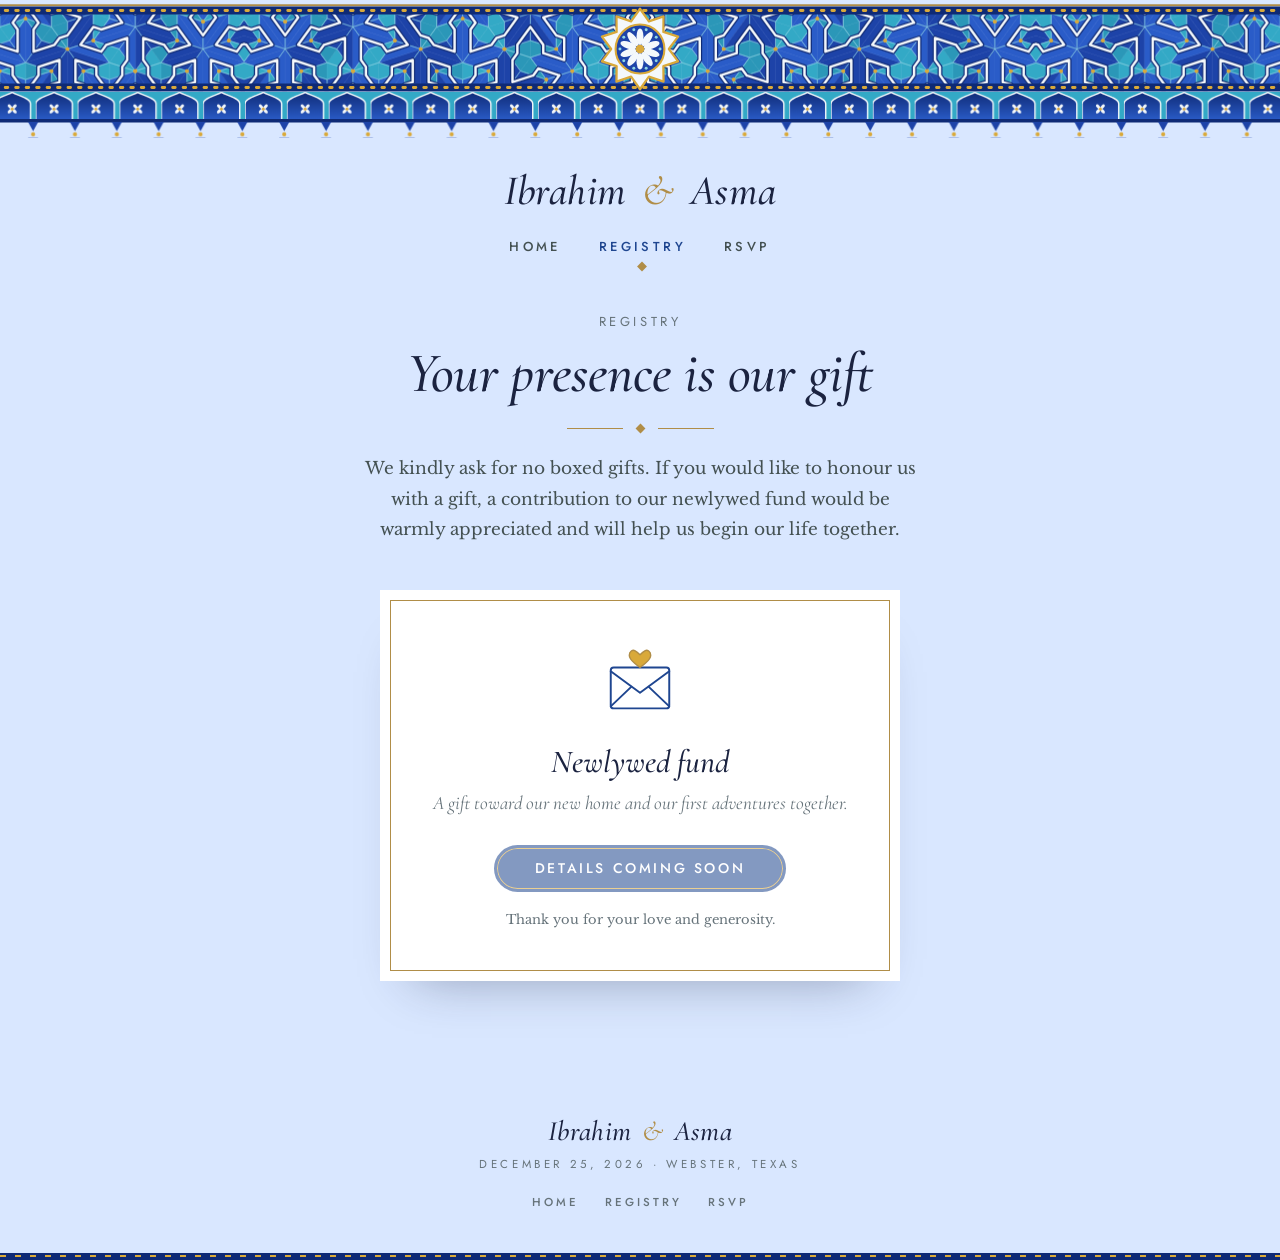
==== registry.html @ cfd54ece "Page background to #d9e7ff Co-Authored-By: Claude Fable 5.1 <noreply@anthropic.com>" ====
<!DOCTYPE html>
<html lang="en">
<head>
  <meta charset="utf-8">
  <meta name="viewport" content="width=device-width, initial-scale=1">
  <title>Ibrahim &amp; Asma Registry</title>
  <meta name="description" content="Gift information for Ibrahim and Asma's wedding.">
  <!-- Keep the site out of search engines -->
  <meta name="robots" content="noindex, nofollow, noarchive, noimageindex">
  <meta name="googlebot" content="noindex, nofollow">
  <meta name="referrer" content="no-referrer">
  <link rel="icon" href="data:image/svg+xml,%3Csvg xmlns='http://www.w3.org/2000/svg' viewBox='0 0 64 64'%3E%3Crect width='64' height='64' fill='%23d9e7ff'/%3E%3Cpath d='M32 54 C14 46 10 30 14 14 C24 22 30 34 32 54 Z' fill='%237b8fdc'/%3E%3Cpath d='M32 54 C50 46 54 30 50 14 C40 22 34 34 32 54 Z' fill='%237b8fdc'/%3E%3Cpath d='M32 54 C24 40 24 22 32 6 C40 22 40 40 32 54 Z' fill='%231f4690'/%3E%3C/svg%3E">
  <link rel="preconnect" href="https://fonts.googleapis.com">
  <link rel="preconnect" href="https://fonts.gstatic.com" crossorigin>
  <link href="https://fonts.googleapis.com/css2?family=Oooh+Baby&family=Libre+Baskerville:ital,wght@0,400;0,700;1,400&family=Cormorant+Garamond:ital,wght@0,400;0,600;1,400;1,500&family=Jost:wght@400;500&family=Amiri:wght@700&display=swap" rel="stylesheet">
  <link rel="stylesheet" href="assets/style.css">
</head>
<body class="page-registry">
<div class="crown" aria-hidden="true"><img src="assets/art/crown.svg" alt="" decoding="async"></div>
<header class="site-header reveal is-visible">
  <a class="wordmark" href="index.html">Ibrahim <span class="amp">&amp;</span> Asma</a>
  <nav class="site-nav" aria-label="Main">
    <a href="index.html">Home</a>
    <a href="registry.html" aria-current="page">Registry</a>
    <a href="rsvp.html">RSVP</a>
  </nav>
</header>
<main id="main" class="page">
  <p class="caption reveal is-visible">Registry</p>
  <h1 class="display reveal is-visible">Your presence is our gift</h1>
  <div class="rule reveal is-visible"><span class="diamond"></span></div>
  <p class="lead reveal is-visible" data-delay="1">We kindly ask for no boxed gifts. If you would like to honour us with a gift, a contribution to our newlywed fund would be warmly appreciated and will help us begin our life together.</p>

  <div class="panel reveal is-visible" data-delay="2">
    <div class="icon"><svg viewBox="0 0 80 80" fill="none" stroke="currentColor" stroke-width="2" stroke-linecap="round" stroke-linejoin="round" aria-hidden="true" focusable="false">
  <!-- envelope -->
  <rect x="10" y="24" width="60" height="42" rx="3"/>
  <path d="M10 28 L40 50 L70 28"/>
  <path d="M10 64 L31 44 M70 64 L49 44"/>
  <!-- heart rising from the flap -->
  <path d="M40 24 C40 24 29 17 29 11.5 C29 7.5 32.5 5.5 35 7 C37 8.2 40 11 40 11 C40 11 43 8.2 45 7 C47.5 5.5 51 7.5 51 11.5 C51 17 40 24 40 24 Z" fill="#d9a93a" stroke="#b08d47" stroke-width="1.4"/>
</svg></div>
    <h2 class="display">Newlywed fund</h2>
    <p class="sub">A gift toward our new home and our first adventures together.</p>
    <a class="btn" href="#" data-link="cashFund" data-fallback="Details coming soon">Give a gift</a>
    <p class="fine">Thank you for your love and generosity.</p>
  </div>
</main>
<footer class="site-footer">
  <div class="inner">
    <div class="wordmark">Ibrahim <span class="amp">&amp;</span> Asma</div>
    <p class="caption">December 25, 2026 &middot; Webster, Texas</p>
    <nav aria-label="Footer">
      <a href="index.html">Home</a>
      <a href="registry.html">Registry</a>
      <a href="rsvp.html">RSVP</a>
    </nav>
  </div>
  <div class="ribbon" aria-hidden="true"></div>
</footer>
<script src="config.js"></script>
<script src="assets/site.js" defer></script>
</body>
</html>
---- assets/style.css ----
/* Ibrahim & Asma wedding site
   Palette: the pale-blue ground and charcoal of the original site, with the
   flyer's lapis, gold and Isfahan tile colours for the ornament. */

:root {
  --sky: #d9e7ff;
  --sky-light: #d6e3ea;
  --sky-deep: #a9c1d0;
  --paper: #ffffff;
  --ink: #435051;
  --ink-soft: #66737a;
  --navy: #1b2340;
  --lapis: #1f4690;
  --lapis-dark: #173672;
  --gold: #b08d47;
  --gold-deep: #8a6a2c;
  --cobalt: #1d43a8;
  --cobalt-mid: #2a5cc8;
  --cobalt-deep: #0f2a75;
  --turquoise: #33a9c6;
  --tile-white: #f4f8fb;
  --ochre: #d9a93a;
  --lotus: #7b8fdc;

  --font-script: "Oooh Baby", "Bradley Hand", cursive;
  --font-serif: "Cormorant Garamond", "Georgia", serif;
  --font-body: "Libre Baskerville", "Georgia", serif;
  --font-sans: "Jost", "Futura", "Helvetica Neue", sans-serif;
  --font-arabic: "Amiri", "Noto Naskh Arabic", serif;

  --max: 1080px;
  --gutter: 20px;
}

*, *::before, *::after { box-sizing: border-box; }
html { -webkit-text-size-adjust: 100%; scroll-behavior: smooth; }
body {
  margin: 0;
  background: var(--sky);
  color: var(--ink);
  font-family: var(--font-body);
  font-size: 16px;
  line-height: 1.7;
  -webkit-font-smoothing: antialiased;
  -moz-osx-font-smoothing: grayscale;
  overflow-x: hidden;
}
a { color: var(--lapis); text-decoration: none; transition: color .25s; }
a:hover { color: var(--lapis-dark); }
img, svg { display: block; max-width: 100%; }
h1, h2, h3 { font-weight: 400; margin: 0; }
p { margin: 0; }
.sr-only {
  position: absolute; width: 1px; height: 1px; margin: -1px; padding: 0;
  overflow: hidden; clip: rect(0 0 0 0); white-space: nowrap; border: 0;
}

/* ---------- Ornament: the flyer's tiled crown across the top of every page ---------- */
.crown { width: 100%; line-height: 0; }
.crown img { width: 100%; height: clamp(91px, 10.9vw, 158px); display: block; }
.ribbon {
  height: 7px;
  background:
    repeating-linear-gradient(90deg, var(--ochre) 0 6px, transparent 6px 15px) center / 100% 2px no-repeat,
    var(--cobalt-deep);
}

/* ---------- Flyer artwork: lanterns beside the header, bouquets beside the arch ---------- */
.top { position: relative; }
.lantern {
  position: absolute; top: 0;
  width: clamp(110px, 11vw, 150px); height: auto;
  pointer-events: none;
  opacity: 0; animation: lantern-in 1.4s ease .6s forwards;
}
.lantern--left { left: max(var(--gutter), calc(50% - var(--max) / 2 + 36px)); }
.lantern--right { right: max(var(--gutter), calc(50% - var(--max) / 2 + 36px)); }
@keyframes lantern-in { to { opacity: 1; } }
.arch-wrap { position: relative; max-width: 1000px; margin: 0 auto; }
.bouquet {
  position: absolute; bottom: 0;
  height: min(560px, 82%); width: auto;
  pointer-events: none;
}
.bouquet--left { left: 0; }
.bouquet--right { right: 0; }
.bouquets-mobile { display: none; }
@media (max-width: 1060px) {
  .bouquet { height: 420px; }
}
@media (max-width: 900px) {
  .lantern, .bouquet { display: none; }
  .bouquets-mobile { display: flex; justify-content: center; gap: 18px; margin-top: 34px; }
  .bouquets-mobile img { height: 220px; width: auto; }
}

/* ---------- Header ---------- */
.site-header {
  max-width: var(--max);
  margin: 0 auto;
  padding: 26px var(--gutter) 10px;
  display: flex;
  flex-direction: column;
  align-items: center;
  gap: 14px;
}
.wordmark {
  font-family: var(--font-serif);
  font-style: italic;
  font-weight: 500;
  font-size: 42px;
  line-height: 1.2;
  color: var(--navy);
  letter-spacing: .01em;
}
.wordmark .amp { color: var(--gold); font-weight: 400; margin: 0 .12em; }
.site-nav { display: flex; gap: 34px; }
.site-nav a {
  position: relative;
  font-family: var(--font-sans);
  font-size: 13px;
  font-weight: 500;
  letter-spacing: 3.4px;
  text-transform: uppercase;
  color: var(--ink);
  padding: 6px 2px 12px;
}
.site-nav a::after {
  content: "";
  position: absolute; left: 50%; bottom: 0;
  width: 7px; height: 7px;
  transform: translateX(-50%) rotate(45deg) scale(0);
  background: var(--gold);
  transition: transform .3s;
}
.site-nav a:hover { color: var(--lapis); }
.site-nav a:hover::after, .site-nav a[aria-current="page"]::after { transform: translateX(-50%) rotate(45deg) scale(1); }
.site-nav a[aria-current="page"] { color: var(--lapis); }

/* ---------- Shared type styles (from the flyer) ---------- */
.caption {
  font-family: var(--font-sans);
  font-size: 13px;
  font-weight: 400;
  letter-spacing: 3.6px;
  text-transform: uppercase;
  color: var(--ink-soft);
  line-height: 1.8;
}
.caption--gold { color: var(--gold-deep); font-weight: 500; font-size: 11.5px; letter-spacing: 3.5px; }
.display {
  font-family: var(--font-serif);
  font-style: italic;
  font-weight: 500;
  color: var(--navy);
  line-height: 1.1;
}
.lead { font-size: 17px; line-height: 1.8; color: var(--ink); }
.arabic {
  font-family: var(--font-arabic);
  font-weight: 700;
  color: var(--lapis);
  direction: rtl;
  line-height: 1.9;
}
.translation {
  font-family: var(--font-serif);
  font-style: italic;
  font-size: 19px;
  line-height: 1.4;
  color: var(--ink-soft);
}
.rule {
  display: flex; align-items: center; justify-content: center; gap: 14px;
  color: var(--gold);
}
.rule::before, .rule::after { content: ""; flex: 0 0 56px; height: 1px; background: var(--gold); }
.rule .diamond { width: 7px; height: 7px; background: var(--gold); transform: rotate(45deg); }

.btn {
  display: inline-block;
  font-family: var(--font-sans);
  font-size: 14px;
  font-weight: 500;
  letter-spacing: 2.6px;
  text-transform: uppercase;
  color: #fff;
  background: var(--lapis);
  border: 3px solid var(--lapis);
  box-shadow: inset 0 0 0 1px var(--ochre);
  border-radius: 999px;
  padding: 11px 38px;
  line-height: 1.4;
  cursor: pointer;
  transition: background .25s, border-color .25s, transform .25s, box-shadow .25s;
}
.btn:hover { color: #fff; background: var(--lapis-dark); border-color: var(--lapis-dark); transform: translateY(-1px); box-shadow: inset 0 0 0 1px var(--ochre), 0 10px 24px -14px rgba(15,42,117,.7); }
.btn--ghost { color: var(--lapis); background: transparent; box-shadow: none; }
.btn--ghost:hover { color: #fff; background: var(--lapis); border-color: var(--lapis); box-shadow: none; }
.btn[aria-disabled="true"] { opacity: .55; pointer-events: none; }

/* ---------- Hero: the jharokha arch ---------- */
.hero { padding: 26px var(--gutter) 70px; text-align: center; }
.hero .bismillah { font-size: 30px; margin: 0 auto; }
.hero .translation { margin-top: 2px; font-size: 18px; }

.arch {
  position: relative;
  max-width: 600px;
  margin: 34px auto 0;
  filter: drop-shadow(0 30px 40px rgba(27,35,64,.16));
}
.arch-head { width: 100%; height: auto; overflow: visible; }
.arch-fill { fill: var(--paper); }
.arch-dots { fill: var(--gold); }
.arch-cusp { fill: none; stroke: var(--gold); stroke-width: 1.6; }
.arch-ribbon { fill: none; stroke: var(--cobalt-deep); stroke-width: 8; stroke-linecap: butt; }
.arch-beads { fill: none; stroke: var(--ochre); stroke-width: 2.4; stroke-dasharray: 5 9; }
.arch-body {
  background: var(--paper);
  border-left: 8px solid var(--cobalt-deep);
  border-right: 8px solid var(--cobalt-deep);
  border-bottom: 4px solid var(--gold);
  margin-top: -2px;
  padding: 0 14px 12px;
}
.arch-inner {
  border-left: 1.6px solid var(--gold);
  border-right: 1.6px solid var(--gold);
  padding: 4px 22px 44px;
  margin-top: -2px;
}
.arch-base {
  height: 7px;
  background:
    repeating-linear-gradient(90deg, var(--ochre) 0 5px, transparent 5px 14px) center / 100% 2.4px no-repeat,
    var(--cobalt-deep);
  margin: 0 0;
}
.arch-body .caption { margin-bottom: 26px; }

.names { display: flex; flex-direction: column; align-items: center; gap: 2px; }
.names .script {
  font-family: var(--font-script);
  font-weight: 400;
  font-size: 50px;
  line-height: 1.4;
  letter-spacing: .3em;
  color: var(--ink);
  padding-left: .32em; /* balance the trailing tracking */
  white-space: nowrap;
}
.names .and {
  font-family: var(--font-body);
  font-size: 16px;
  letter-spacing: .3px;
  color: var(--ink);
  margin: 6px 0;
}

.date-row {
  display: flex; align-items: center; justify-content: center;
  gap: 22px;
  margin: 38px auto 4px;
}
.date-row .side {
  font-family: var(--font-sans);
  font-size: 13px; font-weight: 500; letter-spacing: 3.5px; text-transform: uppercase;
  color: var(--ink);
  padding: 7px 0;
  border-top: 1.6px solid var(--gold);
  border-bottom: 1.6px solid var(--gold);
  min-width: 96px;
}
.date-row .numeral {
  font-family: var(--font-serif);
  font-weight: 600;
  font-size: 64px;
  line-height: .9;
  color: var(--gold-deep);
}
.date-month {
  font-family: var(--font-sans);
  font-size: 15px; font-weight: 500; letter-spacing: 4.5px; text-transform: uppercase;
  color: var(--ink);
}
.place {
  margin-top: 22px;
  font-family: var(--font-body);
  font-size: 16px;
  color: var(--ink);
}

.countdown {
  display: flex; justify-content: center; flex-wrap: wrap;
  gap: 8px 30px;
  margin: 34px auto 36px;
}
.countdown .unit { display: flex; flex-direction: column; align-items: center; min-width: 64px; }
.countdown .num {
  font-family: var(--font-serif);
  font-weight: 600;
  font-size: 40px;
  line-height: 1;
  color: var(--lapis);
  font-variant-numeric: tabular-nums;
}
.countdown .lbl {
  margin-top: 6px;
  font-family: var(--font-sans);
  font-size: 11px; font-weight: 500; letter-spacing: 3px; text-transform: uppercase;
  color: var(--ink-soft);
}
.countdown .lbl .short { display: none; }
.countdown .today { font-family: var(--font-serif); font-style: italic; font-size: 26px; color: var(--lapis); }

/* ---------- Ayah band ---------- */
.ayah {
  max-width: 760px;
  margin: 0 auto;
  padding: 10px var(--gutter) 60px;
  text-align: center;
}
.ayah .arabic { font-size: 26px; }
.ayah .translation { margin-top: 10px; max-width: 560px; margin-left: auto; margin-right: auto; }
.ayah .rule { margin-top: 16px; }

/* ---------- Details ---------- */
.section { max-width: var(--max); margin: 0 auto; padding: 0 var(--gutter) 80px; }
.section-head { text-align: center; margin-bottom: 44px; }
.section-head .caption { margin-bottom: 10px; }
.section-head .display { font-size: clamp(34px, 5vw, 48px); }
.section-head .rule { margin-top: 18px; }

.cards { display: grid; grid-template-columns: repeat(3, 1fr); gap: 22px; }
.card {
  background: var(--paper);
  padding: 40px 28px 36px;
  text-align: center;
  position: relative;
  box-shadow: 0 24px 40px -30px rgba(27,35,64,.35);
}
.card::before {
  content: "";
  position: absolute; inset: 10px;
  border: 1px solid var(--gold);
  pointer-events: none;
}
.card::after {
  content: "";
  position: absolute; top: 10px; left: 50%;
  width: 9px; height: 9px;
  background: var(--paper);
  border: 1.6px solid var(--gold);
  transform: translate(-50%,-50%) rotate(45deg);
}
.card .caption { color: var(--gold-deep); font-weight: 500; font-size: 11.5px; margin-bottom: 14px; }
.card .display { font-size: 30px; }
.card .sub { margin-top: 10px; font-family: var(--font-serif); font-style: italic; font-size: 20px; line-height: 1.4; color: var(--ink-soft); }
.card .venue {
  margin-top: 4px;
  font-family: var(--font-sans); font-size: 15px; font-weight: 500; letter-spacing: 3.5px; text-transform: uppercase;
  color: var(--navy);
}
.card .link {
  display: inline-block; margin-top: 18px;
  font-family: var(--font-sans); font-size: 12px; font-weight: 500; letter-spacing: 2.6px; text-transform: uppercase;
  color: var(--lapis);
  border-bottom: 1px solid var(--gold);
  padding-bottom: 2px;
}
.card .link:hover { border-bottom-color: var(--lapis); }

/* ---------- Note band ---------- */
.note {
  text-align: center;
  padding: 0 var(--gutter) 90px;
  max-width: 640px;
  margin: 0 auto;
}
.note .display { font-size: clamp(26px, 4vw, 34px); }
.note .lead { margin-top: 14px; }
.note .btn { margin-top: 26px; }

/* ---------- Simple pages (Registry / RSVP) ---------- */
.page { max-width: 760px; margin: 0 auto; padding: 30px var(--gutter) 90px; text-align: center; }
.page .display { font-size: clamp(36px, 6vw, 56px); }
.page .caption { margin-bottom: 10px; }
.page .lead { max-width: 560px; margin: 22px auto 0; }
.page .rule { margin-top: 20px; }

.panel {
  position: relative;
  background: var(--paper);
  margin: 44px auto 0;
  padding: 54px 36px 50px;
  max-width: 520px;
  box-shadow: 0 30px 50px -34px rgba(27,35,64,.4);
}
.panel::before { content: ""; position: absolute; inset: 10px; border: 1px solid var(--gold); pointer-events: none; }
.panel .icon { width: 78px; height: 78px; margin: 0 auto 22px; color: var(--lapis); }
.panel .icon svg { width: 100%; height: 100%; }
.panel .display { font-size: 32px; }
.panel .sub { margin-top: 10px; font-family: var(--font-serif); font-style: italic; font-size: 19px; color: var(--ink-soft); line-height: 1.45; }
.panel .btn { margin-top: 28px; }
.panel .fine { margin-top: 18px; font-size: 13px; color: var(--ink-soft); line-height: 1.6; }

.embed { margin-top: 36px; background: var(--paper); padding: 10px; box-shadow: 0 30px 50px -34px rgba(27,35,64,.4); }
.embed iframe { width: 100%; height: 1400px; border: 0; display: block; }
.embed[hidden] { display: none; }

/* ---------- Footer ---------- */
.site-footer { text-align: center; padding: 0 0 0; }
.site-footer .inner { max-width: var(--max); margin: 0 auto; padding: 44px var(--gutter) 40px; }
.site-footer .wordmark { font-size: 28px; }
.site-footer .caption { margin-top: 6px; font-size: 11.5px; }
.site-footer nav { margin-top: 18px; display: flex; justify-content: center; gap: 26px; }
.site-footer nav a {
  font-family: var(--font-sans); font-size: 11.5px; font-weight: 500; letter-spacing: 3px; text-transform: uppercase; color: var(--ink-soft);
}
.site-footer nav a:hover { color: var(--lapis); }
.site-footer .ribbon { margin-top: 0; }

/* ---------- Reveal (borrowed from the portfolio's intro fade) ---------- */
.reveal { opacity: 0; transform: translateY(18px); transition: opacity .9s ease, transform .9s ease; }
.reveal.is-visible { opacity: 1; transform: none; }
.reveal[data-delay="1"] { transition-delay: .15s; }
.reveal[data-delay="2"] { transition-delay: .3s; }
.reveal[data-delay="3"] { transition-delay: .45s; }
.reveal[data-delay="4"] { transition-delay: .6s; }
@media (prefers-reduced-motion: reduce) {
  .reveal { opacity: 1; transform: none; transition: none; }
  html { scroll-behavior: auto; }
}

/* ---------- Responsive ---------- */
@media (max-width: 860px) {
  .cards { grid-template-columns: 1fr; max-width: 520px; margin: 0 auto; }
}
@media (max-width: 600px) {
  .site-header { padding-top: 22px; }
  .wordmark { font-size: 36px; }
  .site-nav { gap: 22px; }
  .site-nav a { font-size: 12px; letter-spacing: 2.6px; }
  .hero { padding-bottom: 54px; }
  .hero .bismillah { font-size: 24px; }
  .hero .translation { font-size: 16px; }
  .arch { margin-top: 26px; }
  .arch-body { padding: 0 8px 10px; border-left-width: 6px; border-right-width: 6px; }
  .arch-inner { padding: 0 10px 34px; }
  .names .script { font-size: 33px; letter-spacing: .22em; padding-left: .22em; }
  .date-row { gap: 12px; margin-top: 30px; }
  .date-row .side { min-width: 70px; font-size: 11px; letter-spacing: 2.4px; }
  .date-row .numeral { font-size: 52px; }
  .date-month { font-size: 13px; letter-spacing: 3.5px; }
  .countdown { gap: 6px 14px; margin: 28px auto 30px; }
  .countdown .unit { min-width: 56px; }
  .countdown .num { font-size: 32px; }
  .countdown .lbl .long { display: none; }
  .countdown .lbl .short { display: inline; }
  .ayah .arabic { font-size: 22px; }
  .panel { padding: 44px 22px 40px; }
  .embed iframe { height: 1600px; }
}

/* ---------- RSVP form ---------- */
.rsvp-form { text-align: left; }
.rsvp-form .display, .rsvp-form > .sub { text-align: center; }
.rsvp-form > .sub { margin-bottom: 30px; }
.field { margin-top: 20px; }
.field label, .field legend {
  display: block;
  font-family: var(--font-sans);
  font-size: 11.5px; font-weight: 500; letter-spacing: 2.6px; text-transform: uppercase;
  color: var(--gold-deep);
  margin-bottom: 8px;
  padding: 0;
}
.field .opt { color: var(--ink-soft); letter-spacing: 1.5px; text-transform: none; font-weight: 400; }
.field input[type="text"], .field select, .field textarea {
  width: 100%;
  font-family: var(--font-body);
  font-size: 16px;
  line-height: 1.5;
  color: var(--ink);
  background: var(--tile-white);
  border: 1px solid #d9e2ea;
  border-bottom: 1.6px solid var(--gold);
  border-radius: 0;
  padding: 11px 14px;
  outline: none;
  transition: border-color .2s, box-shadow .2s, background .2s;
  -webkit-appearance: none; appearance: none;
}
.field select {
  background-image: url("data:image/svg+xml,%3Csvg xmlns='http://www.w3.org/2000/svg' width='12' height='8' viewBox='0 0 12 8'%3E%3Cpath d='M1 1l5 5 5-5' fill='none' stroke='%23b08d47' stroke-width='1.6'/%3E%3C/svg%3E");
  background-repeat: no-repeat; background-position: right 14px center;
  padding-right: 36px;
}
.field textarea { resize: vertical; min-height: 64px; }
.field .hint { margin-top: 8px; font-size: 13px; line-height: 1.5; color: var(--ink-soft); }
.field input:focus, .field select:focus, .field textarea:focus {
  border-color: var(--lapis); background: #fff;
  box-shadow: 0 0 0 3px rgba(31,70,144,.12);
}
.rsvp-form.was-validated :invalid { border-color: #b4453d; }
.choice { border: 0; padding: 0; margin: 24px 0 0; }
.choice .pill { display: inline-block; margin: 0 10px 10px 0; cursor: pointer; }
.choice .pill input { position: absolute; opacity: 0; width: 1px; height: 1px; }
.choice .pill span {
  display: inline-block;
  font-family: var(--font-sans); font-size: 12.5px; font-weight: 500; letter-spacing: 2px; text-transform: uppercase;
  color: var(--lapis);
  border: 1.6px solid var(--lapis);
  border-radius: 999px;
  padding: 9px 20px;
  transition: background .2s, color .2s, box-shadow .2s;
}
.choice .pill input:checked + span { background: var(--lapis); color: #fff; box-shadow: inset 0 0 0 1px var(--ochre); }
.choice .pill input:focus-visible + span { box-shadow: 0 0 0 3px rgba(31,70,144,.25); }
.only-attending { transition: opacity .3s; }
.only-attending[hidden] { display: none; }
.hp { position: absolute; left: -9999px; top: auto; width: 1px; height: 1px; overflow: hidden; }
.rsvp-form .btn { display: block; width: 100%; margin-top: 28px; }
.rsvp-form .btn[disabled] { opacity: .6; cursor: wait; }
.form-status { text-align: center; margin-top: 14px; min-height: 1.6em; font-size: 14px; color: var(--ink-soft); }
.form-status.error { color: #9b3a33; }
.rsvp-thanks { padding-bottom: 54px; }
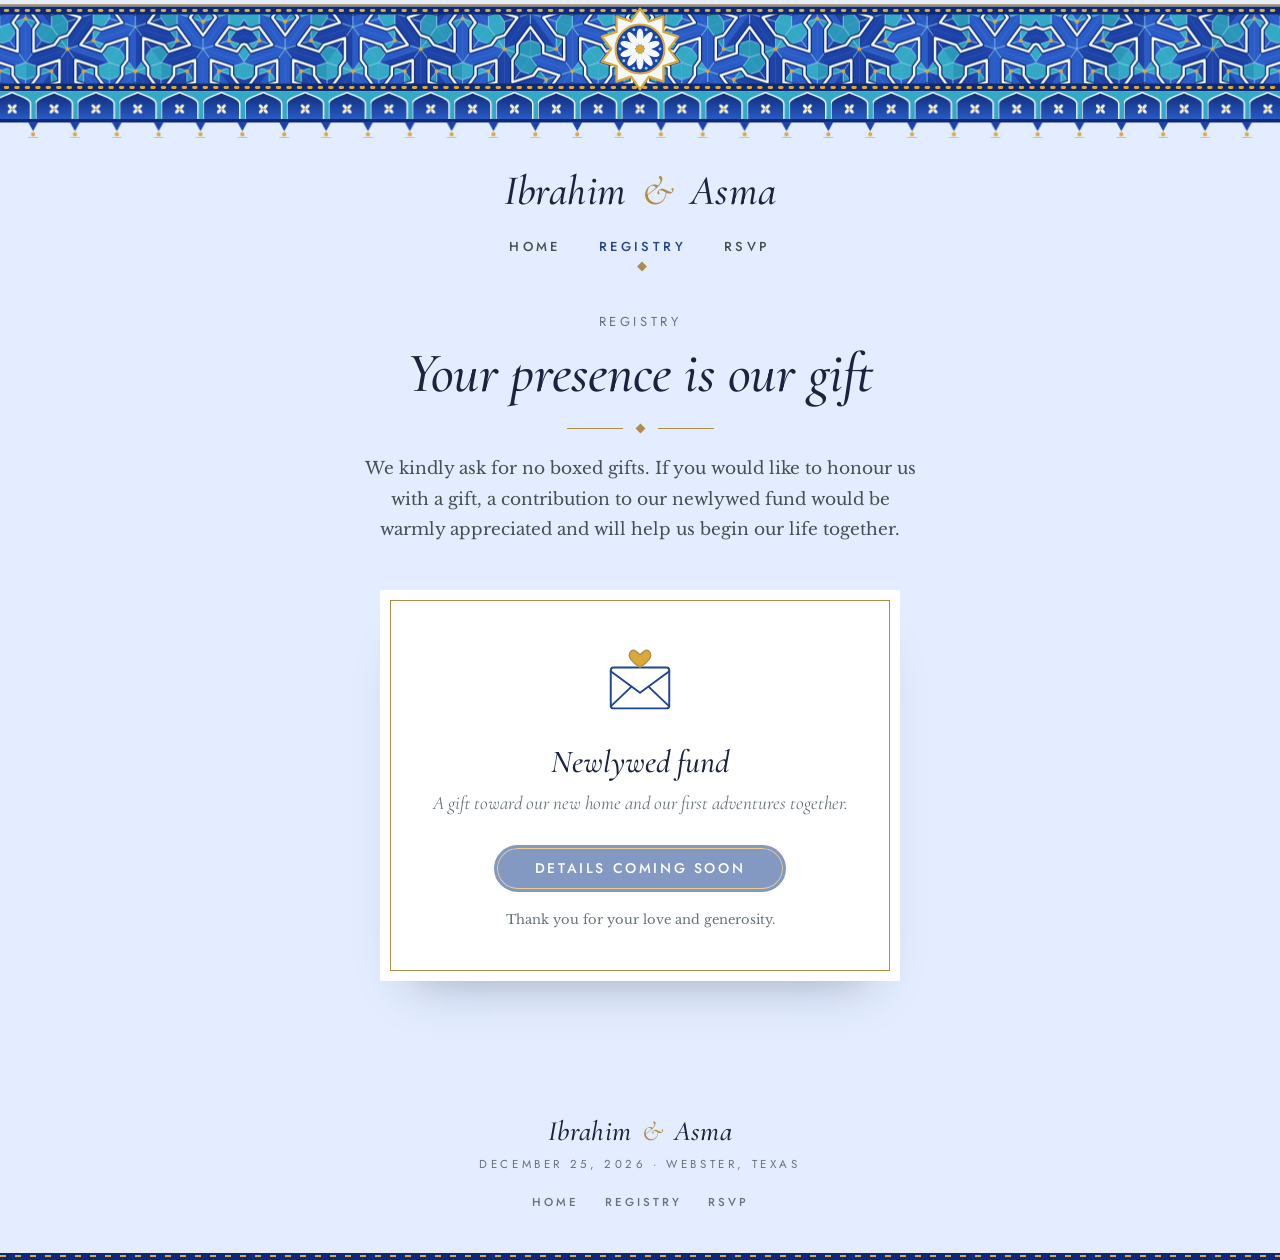
==== commit db90baee: "Page background to #e3edff Co-Authored-By: Claude Fable 5.1 <noreply@anthropic.com>" ====
--- a/registry.html
+++ b/registry.html
@@ -9,7 +9,7 @@
   <meta name="robots" content="noindex, nofollow, noarchive, noimageindex">
   <meta name="googlebot" content="noindex, nofollow">
   <meta name="referrer" content="no-referrer">
-  <link rel="icon" href="data:image/svg+xml,%3Csvg xmlns='http://www.w3.org/2000/svg' viewBox='0 0 64 64'%3E%3Crect width='64' height='64' fill='%23d9e7ff'/%3E%3Cpath d='M32 54 C14 46 10 30 14 14 C24 22 30 34 32 54 Z' fill='%237b8fdc'/%3E%3Cpath d='M32 54 C50 46 54 30 50 14 C40 22 34 34 32 54 Z' fill='%237b8fdc'/%3E%3Cpath d='M32 54 C24 40 24 22 32 6 C40 22 40 40 32 54 Z' fill='%231f4690'/%3E%3C/svg%3E">
+  <link rel="icon" href="data:image/svg+xml,%3Csvg xmlns='http://www.w3.org/2000/svg' viewBox='0 0 64 64'%3E%3Crect width='64' height='64' fill='%23e3edff'/%3E%3Cpath d='M32 54 C14 46 10 30 14 14 C24 22 30 34 32 54 Z' fill='%237b8fdc'/%3E%3Cpath d='M32 54 C50 46 54 30 50 14 C40 22 34 34 32 54 Z' fill='%237b8fdc'/%3E%3Cpath d='M32 54 C24 40 24 22 32 6 C40 22 40 40 32 54 Z' fill='%231f4690'/%3E%3C/svg%3E">
   <link rel="preconnect" href="https://fonts.googleapis.com">
   <link rel="preconnect" href="https://fonts.gstatic.com" crossorigin>
   <link href="https://fonts.googleapis.com/css2?family=Oooh+Baby&family=Libre+Baskerville:ital,wght@0,400;0,700;1,400&family=Cormorant+Garamond:ital,wght@0,400;0,600;1,400;1,500&family=Jost:wght@400;500&family=Amiri:wght@700&display=swap" rel="stylesheet">
--- a/assets/style.css
+++ b/assets/style.css
@@ -3,7 +3,7 @@
    flyer's lapis, gold and Isfahan tile colours for the ornament. */
 
 :root {
-  --sky: #d9e7ff;
+  --sky: #e3edff;
   --sky-light: #d6e3ea;
   --sky-deep: #a9c1d0;
   --paper: #ffffff;
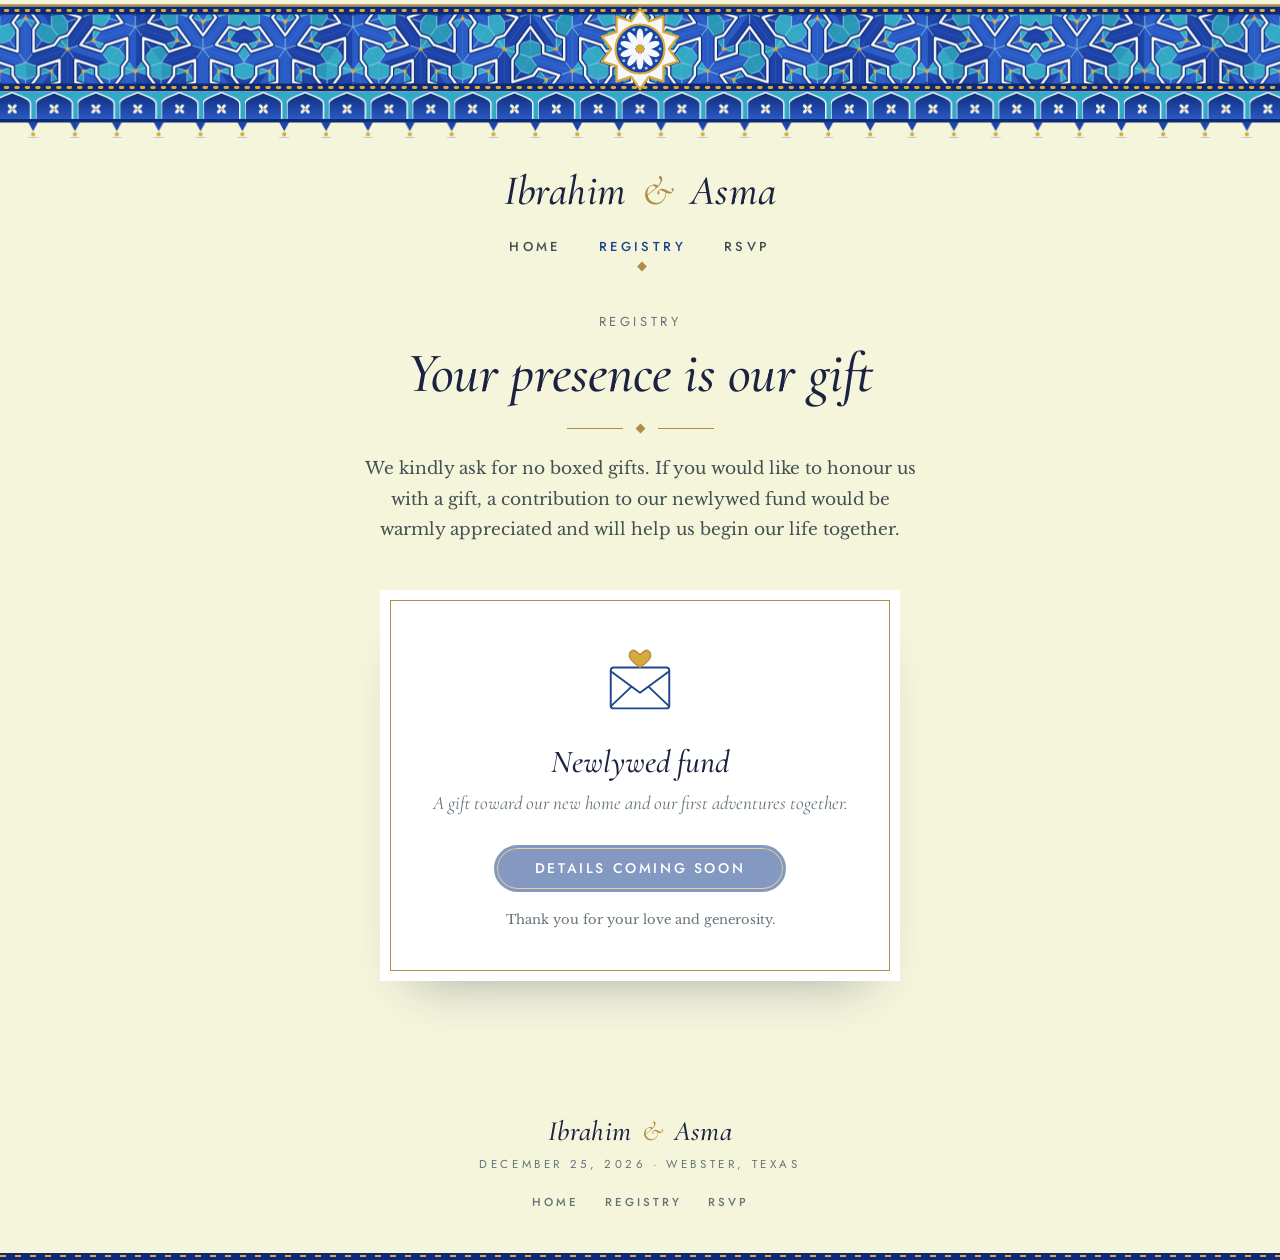
==== commit 037c8fb3: "Editable text source, exception checkbox, beige background, bold invitation line - site-text.tex hol" ====
--- a/registry.html
+++ b/registry.html
@@ -4,15 +4,15 @@
   <meta charset="utf-8">
   <meta name="viewport" content="width=device-width, initial-scale=1">
   <title>Ibrahim &amp; Asma Registry</title>
-  <meta name="description" content="Gift information for Ibrahim and Asma's wedding.">
+  <meta name="description" content="Gift information for Ibrahim and Asma&#x27;s wedding.">
   <!-- Keep the site out of search engines -->
   <meta name="robots" content="noindex, nofollow, noarchive, noimageindex">
   <meta name="googlebot" content="noindex, nofollow">
   <meta name="referrer" content="no-referrer">
-  <link rel="icon" href="data:image/svg+xml,%3Csvg xmlns='http://www.w3.org/2000/svg' viewBox='0 0 64 64'%3E%3Crect width='64' height='64' fill='%23e3edff'/%3E%3Cpath d='M32 54 C14 46 10 30 14 14 C24 22 30 34 32 54 Z' fill='%237b8fdc'/%3E%3Cpath d='M32 54 C50 46 54 30 50 14 C40 22 34 34 32 54 Z' fill='%237b8fdc'/%3E%3Cpath d='M32 54 C24 40 24 22 32 6 C40 22 40 40 32 54 Z' fill='%231f4690'/%3E%3C/svg%3E">
+  <link rel="icon" href="data:image/svg+xml,%3Csvg xmlns='http://www.w3.org/2000/svg' viewBox='0 0 64 64'%3E%3Crect width='64' height='64' fill='%23f5f5dc'/%3E%3Cpath d='M32 54 C14 46 10 30 14 14 C24 22 30 34 32 54 Z' fill='%237b8fdc'/%3E%3Cpath d='M32 54 C50 46 54 30 50 14 C40 22 34 34 32 54 Z' fill='%237b8fdc'/%3E%3Cpath d='M32 54 C24 40 24 22 32 6 C40 22 40 40 32 54 Z' fill='%231f4690'/%3E%3C/svg%3E">
   <link rel="preconnect" href="https://fonts.googleapis.com">
   <link rel="preconnect" href="https://fonts.gstatic.com" crossorigin>
-  <link href="https://fonts.googleapis.com/css2?family=Oooh+Baby&family=Libre+Baskerville:ital,wght@0,400;0,700;1,400&family=Cormorant+Garamond:ital,wght@0,400;0,600;1,400;1,500&family=Jost:wght@400;500&family=Amiri:wght@700&display=swap" rel="stylesheet">
+  <link href="https://fonts.googleapis.com/css2?family=Forum&family=Libre+Baskerville:ital,wght@0,400;0,700;1,400&family=Cormorant+Garamond:ital,wght@0,400;0,600;1,400;1,500&family=Jost:wght@400;500;600&family=Amiri:wght@700&display=swap" rel="stylesheet">
   <link rel="stylesheet" href="assets/style.css">
 </head>
 <body class="page-registry">
@@ -33,11 +33,9 @@
 
   <div class="panel reveal is-visible" data-delay="2">
     <div class="icon"><svg viewBox="0 0 80 80" fill="none" stroke="currentColor" stroke-width="2" stroke-linecap="round" stroke-linejoin="round" aria-hidden="true" focusable="false">
-  <!-- envelope -->
   <rect x="10" y="24" width="60" height="42" rx="3"/>
   <path d="M10 28 L40 50 L70 28"/>
   <path d="M10 64 L31 44 M70 64 L49 44"/>
-  <!-- heart rising from the flap -->
   <path d="M40 24 C40 24 29 17 29 11.5 C29 7.5 32.5 5.5 35 7 C37 8.2 40 11 40 11 C40 11 43 8.2 45 7 C47.5 5.5 51 7.5 51 11.5 C51 17 40 24 40 24 Z" fill="#d9a93a" stroke="#b08d47" stroke-width="1.4"/>
 </svg></div>
     <h2 class="display">Newlywed fund</h2>
@@ -49,7 +47,7 @@
 <footer class="site-footer">
   <div class="inner">
     <div class="wordmark">Ibrahim <span class="amp">&amp;</span> Asma</div>
-    <p class="caption">December 25, 2026 &middot; Webster, Texas</p>
+    <p class="caption">December 25, 2026 · Webster, Texas</p>
     <nav aria-label="Footer">
       <a href="index.html">Home</a>
       <a href="registry.html">Registry</a>
--- a/assets/style.css
+++ b/assets/style.css
@@ -3,7 +3,7 @@
    flyer's lapis, gold and Isfahan tile colours for the ornament. */
 
 :root {
-  --sky: #e3edff;
+  --sky: #f5f5dc;
   --sky-light: #d6e3ea;
   --sky-deep: #a9c1d0;
   --paper: #ffffff;
@@ -22,7 +22,7 @@
   --ochre: #d9a93a;
   --lotus: #7b8fdc;
 
-  --font-script: "Oooh Baby", "Bradley Hand", cursive;
+  --font-script: "Forum", "Cormorant Garamond", Georgia, serif;
   --font-serif: "Cormorant Garamond", "Georgia", serif;
   --font-body: "Libre Baskerville", "Georgia", serif;
   --font-sans: "Jost", "Futura", "Helvetica Neue", sans-serif;
@@ -84,14 +84,11 @@
 }
 .bouquet--left { left: 0; }
 .bouquet--right { right: 0; }
-.bouquets-mobile { display: none; }
 @media (max-width: 1060px) {
   .bouquet { height: 420px; }
 }
 @media (max-width: 900px) {
   .lantern, .bouquet { display: none; }
-  .bouquets-mobile { display: flex; justify-content: center; gap: 18px; margin-top: 34px; }
-  .bouquets-mobile img { height: 220px; width: auto; }
 }
 
 /* ---------- Header ---------- */
@@ -201,13 +198,13 @@
 
 /* ---------- Hero: the jharokha arch ---------- */
 .hero { padding: 26px var(--gutter) 70px; text-align: center; }
-.hero .bismillah { font-size: 30px; margin: 0 auto; }
-.hero .translation { margin-top: 2px; font-size: 18px; }
+.hero .bismillah { font-size: 28px; margin: 0 auto; }
+.hero .bismillah-translation { margin: 0 auto 20px; font-size: 17px; }
 
 .arch {
   position: relative;
   max-width: 600px;
-  margin: 34px auto 0;
+  margin: 10px auto 0;
   filter: drop-shadow(0 30px 40px rgba(27,35,64,.16));
 }
 .arch-head { width: 100%; height: auto; overflow: visible; }
@@ -221,13 +218,14 @@
   border-left: 8px solid var(--cobalt-deep);
   border-right: 8px solid var(--cobalt-deep);
   border-bottom: 4px solid var(--gold);
-  margin-top: -2px;
+  margin-top: -16%;   /* lift the content into the empty lower part of the arch head */
+  position: relative;
   padding: 0 14px 12px;
 }
 .arch-inner {
   border-left: 1.6px solid var(--gold);
   border-right: 1.6px solid var(--gold);
-  padding: 4px 22px 44px;
+  padding: 0 22px 34px;
   margin-top: -2px;
 }
 .arch-base {
@@ -237,17 +235,18 @@
     var(--cobalt-deep);
   margin: 0 0;
 }
-.arch-body .caption { margin-bottom: 26px; }
+.arch-body .caption { margin-bottom: 14px; font-weight: 600; color: var(--navy); }
 
 .names { display: flex; flex-direction: column; align-items: center; gap: 2px; }
 .names .script {
   font-family: var(--font-script);
   font-weight: 400;
-  font-size: 50px;
-  line-height: 1.4;
-  letter-spacing: .3em;
-  color: var(--ink);
-  padding-left: .32em; /* balance the trailing tracking */
+  font-size: 31px;
+  line-height: 1.35;
+  letter-spacing: .16em;
+  text-transform: uppercase;
+  color: var(--navy);
+  padding-left: .16em; /* balance the trailing tracking */
   white-space: nowrap;
 }
 .names .and {
@@ -261,7 +260,7 @@
 .date-row {
   display: flex; align-items: center; justify-content: center;
   gap: 22px;
-  margin: 38px auto 4px;
+  margin: 26px auto 4px;
 }
 .date-row .side {
   font-family: var(--font-sans);
@@ -285,7 +284,7 @@
   color: var(--ink);
 }
 .place {
-  margin-top: 22px;
+  margin-top: 16px;
   font-family: var(--font-body);
   font-size: 16px;
   color: var(--ink);
@@ -294,7 +293,7 @@
 .countdown {
   display: flex; justify-content: center; flex-wrap: wrap;
   gap: 8px 30px;
-  margin: 34px auto 36px;
+  margin: 24px auto 26px;
 }
 .countdown .unit { display: flex; flex-direction: column; align-items: center; min-width: 64px; }
 .countdown .num {
@@ -443,17 +442,17 @@
   .site-nav { gap: 22px; }
   .site-nav a { font-size: 12px; letter-spacing: 2.6px; }
   .hero { padding-bottom: 54px; }
-  .hero .bismillah { font-size: 24px; }
-  .hero .translation { font-size: 16px; }
-  .arch { margin-top: 26px; }
+  .hero .bismillah { font-size: 22px; }
+  .hero .bismillah-translation { font-size: 15px; margin-bottom: 16px; }
+  .arch { margin-top: 6px; }
   .arch-body { padding: 0 8px 10px; border-left-width: 6px; border-right-width: 6px; }
-  .arch-inner { padding: 0 10px 34px; }
-  .names .script { font-size: 33px; letter-spacing: .22em; padding-left: .22em; }
-  .date-row { gap: 12px; margin-top: 30px; }
+  .arch-inner { padding: 0 10px 26px; }
+  .names .script { font-size: 18px; letter-spacing: .1em; padding-left: .1em; }
+  .date-row { gap: 12px; margin-top: 22px; }
   .date-row .side { min-width: 70px; font-size: 11px; letter-spacing: 2.4px; }
   .date-row .numeral { font-size: 52px; }
   .date-month { font-size: 13px; letter-spacing: 3.5px; }
-  .countdown { gap: 6px 14px; margin: 28px auto 30px; }
+  .countdown { gap: 6px 14px; margin: 20px auto 22px; }
   .countdown .unit { min-width: 56px; }
   .countdown .num { font-size: 32px; }
   .countdown .lbl .long { display: none; }
@@ -499,6 +498,9 @@
 }
 .field textarea { resize: vertical; min-height: 64px; }
 .field .hint { margin-top: 8px; font-size: 13px; line-height: 1.5; color: var(--ink-soft); }
+.field .check { display: flex; align-items: flex-start; gap: 10px; margin-top: 12px; cursor: pointer; }
+.field .check input { width: 16px; height: 16px; margin: 3px 0 0; accent-color: var(--lapis); flex: 0 0 auto; }
+.field .check span { font-family: var(--font-body); font-size: 14px; line-height: 1.5; color: var(--ink); text-transform: none; letter-spacing: 0; }
 .field input:focus, .field select:focus, .field textarea:focus {
   border-color: var(--lapis); background: #fff;
   box-shadow: 0 0 0 3px rgba(31,70,144,.12);
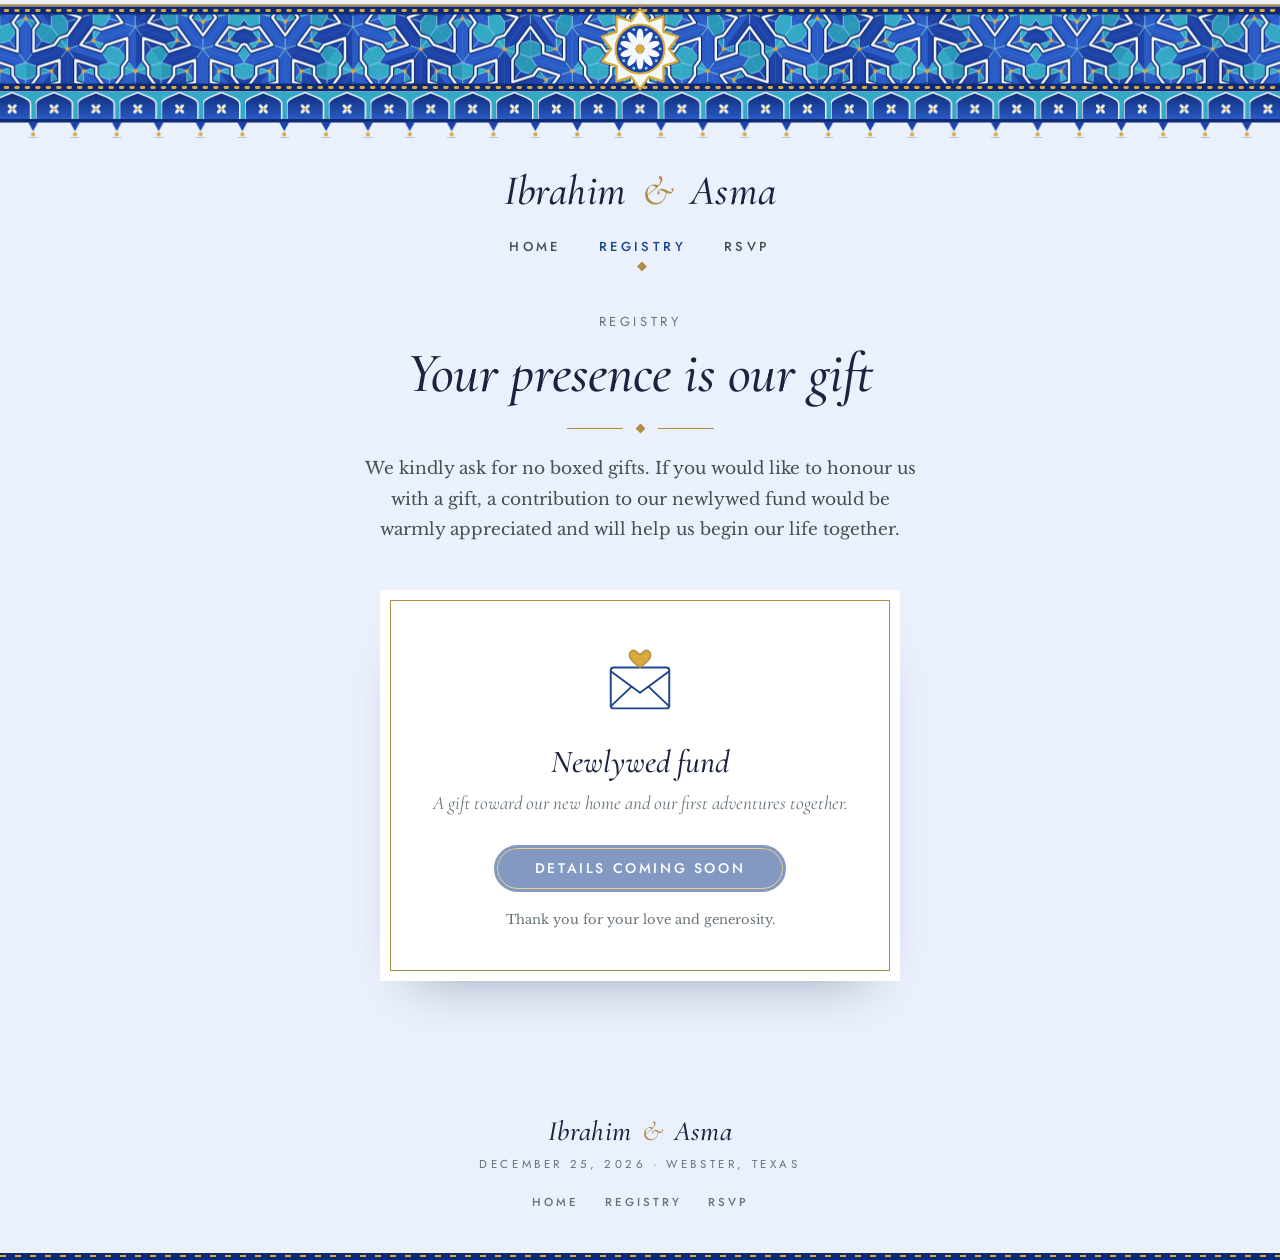
==== commit fb25f7f4: "Page background to #eaf0fc Co-Authored-By: Claude Fable 5.1 <noreply@anthropic.com>" ====
--- a/registry.html
+++ b/registry.html
@@ -9,7 +9,7 @@
   <meta name="robots" content="noindex, nofollow, noarchive, noimageindex">
   <meta name="googlebot" content="noindex, nofollow">
   <meta name="referrer" content="no-referrer">
-  <link rel="icon" href="data:image/svg+xml,%3Csvg xmlns='http://www.w3.org/2000/svg' viewBox='0 0 64 64'%3E%3Crect width='64' height='64' fill='%23f5f5dc'/%3E%3Cpath d='M32 54 C14 46 10 30 14 14 C24 22 30 34 32 54 Z' fill='%237b8fdc'/%3E%3Cpath d='M32 54 C50 46 54 30 50 14 C40 22 34 34 32 54 Z' fill='%237b8fdc'/%3E%3Cpath d='M32 54 C24 40 24 22 32 6 C40 22 40 40 32 54 Z' fill='%231f4690'/%3E%3C/svg%3E">
+  <link rel="icon" href="data:image/svg+xml,%3Csvg xmlns='http://www.w3.org/2000/svg' viewBox='0 0 64 64'%3E%3Crect width='64' height='64' fill='%23eaf0fc'/%3E%3Cpath d='M32 54 C14 46 10 30 14 14 C24 22 30 34 32 54 Z' fill='%237b8fdc'/%3E%3Cpath d='M32 54 C50 46 54 30 50 14 C40 22 34 34 32 54 Z' fill='%237b8fdc'/%3E%3Cpath d='M32 54 C24 40 24 22 32 6 C40 22 40 40 32 54 Z' fill='%231f4690'/%3E%3C/svg%3E">
   <link rel="preconnect" href="https://fonts.googleapis.com">
   <link rel="preconnect" href="https://fonts.gstatic.com" crossorigin>
   <link href="https://fonts.googleapis.com/css2?family=Forum&family=Libre+Baskerville:ital,wght@0,400;0,700;1,400&family=Cormorant+Garamond:ital,wght@0,400;0,600;1,400;1,500&family=Jost:wght@400;500;600&family=Amiri:wght@700&display=swap" rel="stylesheet">
--- a/assets/style.css
+++ b/assets/style.css
@@ -3,7 +3,7 @@
    flyer's lapis, gold and Isfahan tile colours for the ornament. */
 
 :root {
-  --sky: #f5f5dc;
+  --sky: #eaf0fc;
   --sky-light: #d6e3ea;
   --sky-deep: #a9c1d0;
   --paper: #ffffff;
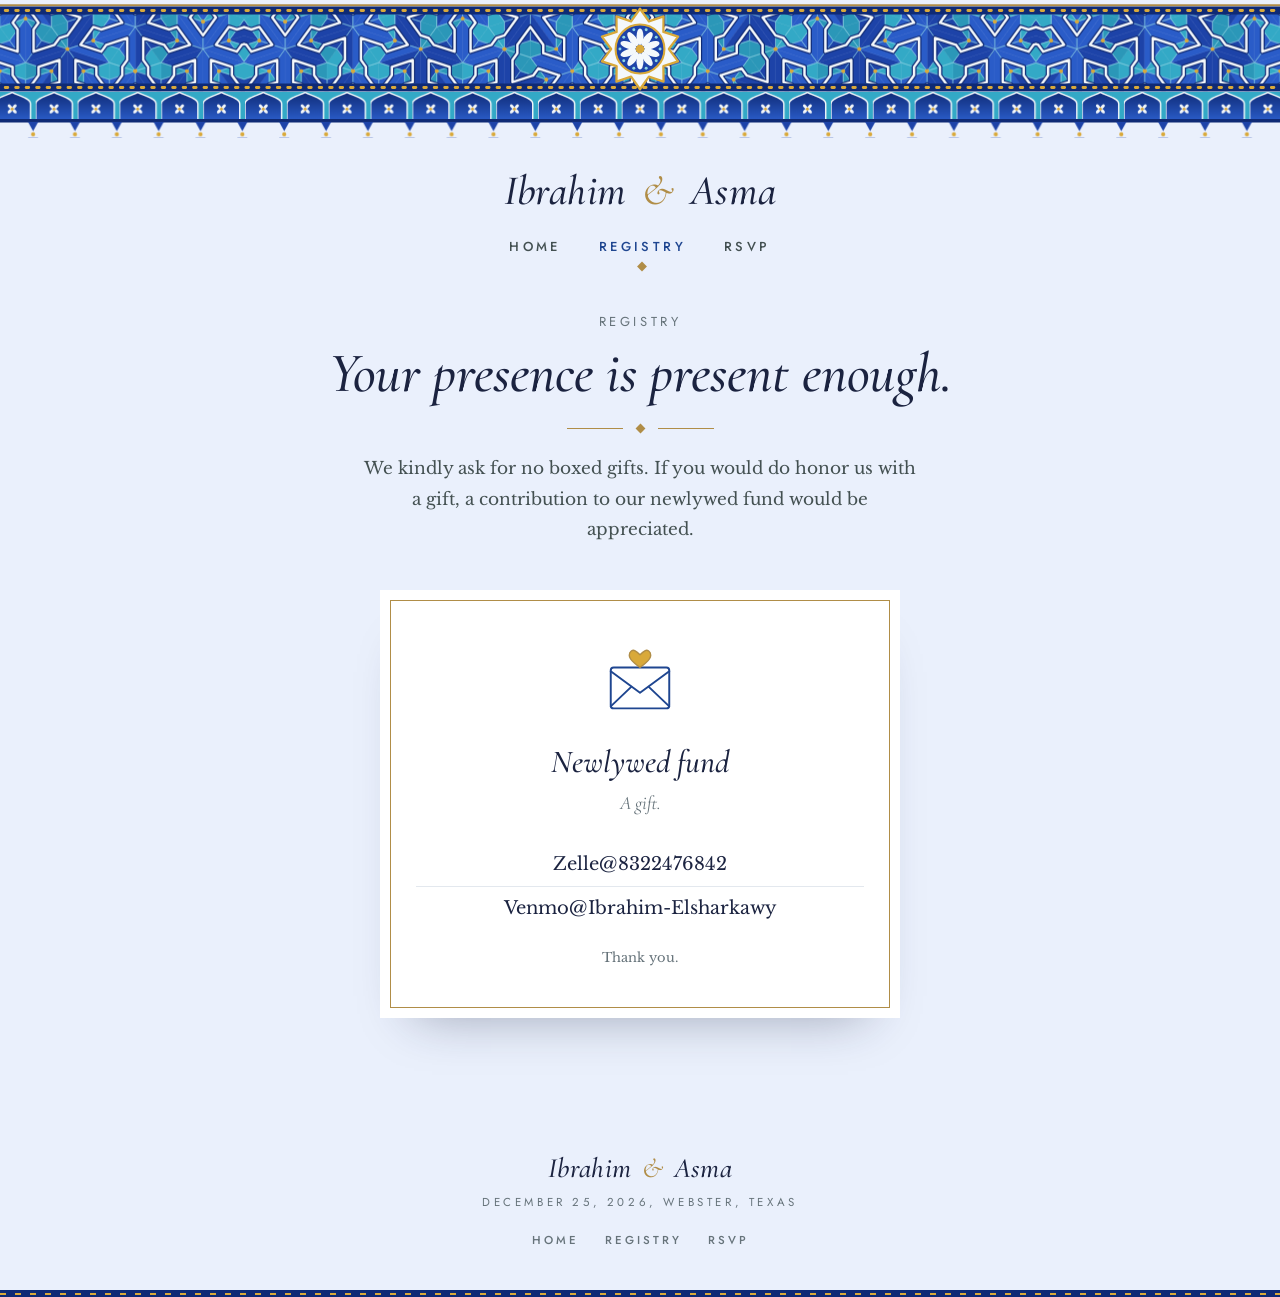
==== commit e1b538a1: "Site text update from site-text.tex; solid registry button; larger lanterns Also: $...$ in the text " ====
--- a/registry.html
+++ b/registry.html
@@ -27,9 +27,9 @@
 </header>
 <main id="main" class="page">
   <p class="caption reveal is-visible">Registry</p>
-  <h1 class="display reveal is-visible">Your presence is our gift</h1>
+  <h1 class="display reveal is-visible">Your presence is present enough.</h1>
   <div class="rule reveal is-visible"><span class="diamond"></span></div>
-  <p class="lead reveal is-visible" data-delay="1">We kindly ask for no boxed gifts. If you would like to honour us with a gift, a contribution to our newlywed fund would be warmly appreciated and will help us begin our life together.</p>
+  <p class="lead reveal is-visible" data-delay="1">We kindly ask for no boxed gifts. If you would do honor us with a gift, a contribution to our newlywed fund would be appreciated.</p>
 
   <div class="panel reveal is-visible" data-delay="2">
     <div class="icon"><svg viewBox="0 0 80 80" fill="none" stroke="currentColor" stroke-width="2" stroke-linecap="round" stroke-linejoin="round" aria-hidden="true" focusable="false">
@@ -39,15 +39,15 @@
   <path d="M40 24 C40 24 29 17 29 11.5 C29 7.5 32.5 5.5 35 7 C37 8.2 40 11 40 11 C40 11 43 8.2 45 7 C47.5 5.5 51 7.5 51 11.5 C51 17 40 24 40 24 Z" fill="#d9a93a" stroke="#b08d47" stroke-width="1.4"/>
 </svg></div>
     <h2 class="display">Newlywed fund</h2>
-    <p class="sub">A gift toward our new home and our first adventures together.</p>
-    <a class="btn" href="#" data-link="cashFund" data-fallback="Details coming soon">Give a gift</a>
-    <p class="fine">Thank you for your love and generosity.</p>
+    <p class="sub">A gift.</p>
+    <a class="btn" href="#" data-link="cashFund" data-fallback="Zelle@8322476842,Venmo@Ibrahim-Elsharkawy" data-fallback-as="details">Give a gift</a>
+    <p class="fine">Thank you.</p>
   </div>
 </main>
 <footer class="site-footer">
   <div class="inner">
     <div class="wordmark">Ibrahim <span class="amp">&amp;</span> Asma</div>
-    <p class="caption">December 25, 2026 · Webster, Texas</p>
+    <p class="caption">December 25, 2026, Webster, Texas</p>
     <nav aria-label="Footer">
       <a href="index.html">Home</a>
       <a href="registry.html">Registry</a>
--- a/assets/style.css
+++ b/assets/style.css
@@ -69,7 +69,7 @@
 .top { position: relative; }
 .lantern {
   position: absolute; top: 0;
-  width: clamp(110px, 11vw, 150px); height: auto;
+  width: clamp(165px, 16.5vw, 225px); height: auto;
   pointer-events: none;
   opacity: 0; animation: lantern-in 1.4s ease .6s forwards;
 }
@@ -402,6 +402,9 @@
 .panel .display { font-size: 32px; }
 .panel .sub { margin-top: 10px; font-family: var(--font-serif); font-style: italic; font-size: 19px; color: var(--ink-soft); line-height: 1.45; }
 .panel .btn { margin-top: 28px; }
+.panel .pay-details { margin-top: 26px; font-family: var(--font-body); font-size: 18px; line-height: 1.5; color: var(--navy); }
+.panel .pay-details span { display: block; padding: 8px 0; border-top: 1px solid #e3e8ee; }
+.panel .pay-details span:first-child { border-top: 0; }
 .panel .fine { margin-top: 18px; font-size: 13px; color: var(--ink-soft); line-height: 1.6; }
 
 .embed { margin-top: 36px; background: var(--paper); padding: 10px; box-shadow: 0 30px 50px -34px rgba(27,35,64,.4); }
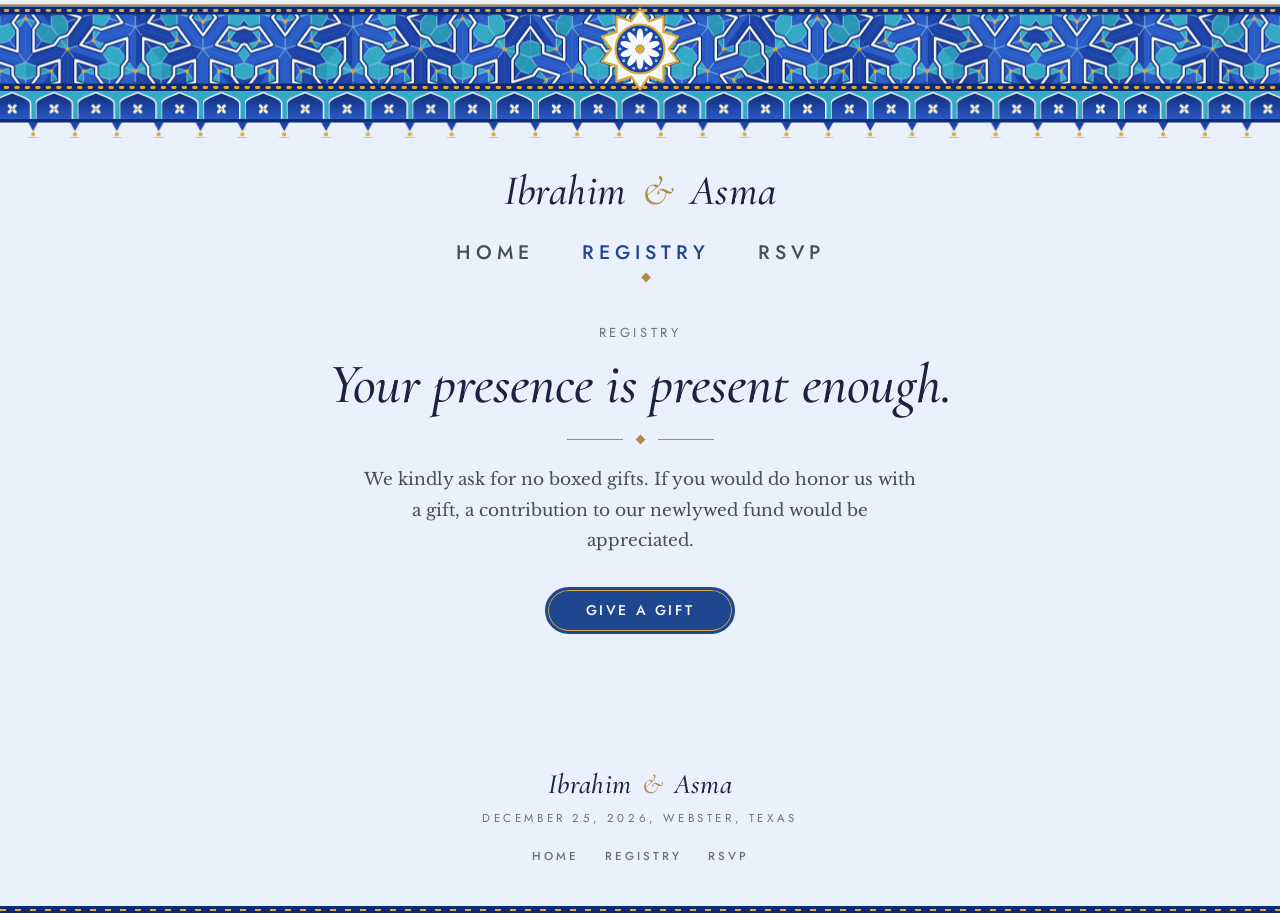
==== commit 238a2c95: "Registry details in a popup; menu links 1.5x larger A Give a gift button on the registry page and th" ====
--- a/registry.html
+++ b/registry.html
@@ -30,20 +30,23 @@
   <h1 class="display reveal is-visible">Your presence is present enough.</h1>
   <div class="rule reveal is-visible"><span class="diamond"></span></div>
   <p class="lead reveal is-visible" data-delay="1">We kindly ask for no boxed gifts. If you would do honor us with a gift, a contribution to our newlywed fund would be appreciated.</p>
-
-  <div class="panel reveal is-visible" data-delay="2">
+  <p class="reveal is-visible" data-delay="2" style="margin-top:30px"><button class="btn" type="button" data-open="registry-modal">Give a gift</button></p>
+</main>
+<dialog class="modal" id="registry-modal" aria-labelledby="registry-modal-title">
+  <div class="panel modal-panel">
+    <button class="modal-close" type="button" data-close aria-label="Close">&times;</button>
     <div class="icon"><svg viewBox="0 0 80 80" fill="none" stroke="currentColor" stroke-width="2" stroke-linecap="round" stroke-linejoin="round" aria-hidden="true" focusable="false">
   <rect x="10" y="24" width="60" height="42" rx="3"/>
   <path d="M10 28 L40 50 L70 28"/>
   <path d="M10 64 L31 44 M70 64 L49 44"/>
   <path d="M40 24 C40 24 29 17 29 11.5 C29 7.5 32.5 5.5 35 7 C37 8.2 40 11 40 11 C40 11 43 8.2 45 7 C47.5 5.5 51 7.5 51 11.5 C51 17 40 24 40 24 Z" fill="#d9a93a" stroke="#b08d47" stroke-width="1.4"/>
 </svg></div>
-    <h2 class="display">Newlywed fund</h2>
+    <h2 class="display" id="registry-modal-title">Newlywed fund</h2>
     <p class="sub">A gift.</p>
     <a class="btn" href="#" data-link="cashFund" data-fallback="Zelle@8322476842,Venmo@Ibrahim-Elsharkawy" data-fallback-as="details">Give a gift</a>
     <p class="fine">Thank you.</p>
   </div>
-</main>
+</dialog>
 <footer class="site-footer">
   <div class="inner">
     <div class="wordmark">Ibrahim <span class="amp">&amp;</span> Asma</div>
--- a/assets/style.css
+++ b/assets/style.css
@@ -69,7 +69,7 @@
 .top { position: relative; }
 .lantern {
   position: absolute; top: 0;
-  width: clamp(165px, 16.5vw, 225px); height: auto;
+  width: clamp(138px, 13.75vw, 188px); height: auto;
   pointer-events: none;
   opacity: 0; animation: lantern-in 1.4s ease .6s forwards;
 }
@@ -111,13 +111,13 @@
   letter-spacing: .01em;
 }
 .wordmark .amp { color: var(--gold); font-weight: 400; margin: 0 .12em; }
-.site-nav { display: flex; gap: 34px; }
+.site-nav { display: flex; gap: 44px; }
 .site-nav a {
   position: relative;
   font-family: var(--font-sans);
-  font-size: 13px;
+  font-size: 19.5px;
   font-weight: 500;
-  letter-spacing: 3.4px;
+  letter-spacing: 5px;
   text-transform: uppercase;
   color: var(--ink);
   padding: 6px 2px 12px;
@@ -411,6 +411,27 @@
 .embed iframe { width: 100%; height: 1400px; border: 0; display: block; }
 .embed[hidden] { display: none; }
 
+/* ---------- Popup ---------- */
+.modal {
+  border: 0; padding: 0; background: transparent;
+  width: min(520px, calc(100% - 32px));
+  max-height: calc(100vh - 32px);
+  overflow: visible;
+}
+.modal::backdrop { background: rgba(27,35,64,.45); backdrop-filter: blur(3px); }
+.modal[open] { animation: modal-in .3s ease; }
+@keyframes modal-in { from { opacity: 0; transform: translateY(14px); } to { opacity: 1; transform: none; } }
+.modal-panel { margin: 0; max-width: none; text-align: center; }
+.modal-close {
+  position: absolute; top: 14px; right: 14px; z-index: 1;
+  width: 36px; height: 36px; border: 0; border-radius: 50%;
+  background: var(--tile-white); color: var(--ink-soft);
+  font: 24px/36px var(--font-serif); cursor: pointer;
+  transition: background .2s, color .2s;
+}
+.modal-close:hover { background: var(--lapis); color: #fff; }
+body:has(dialog.modal[open]) { overflow: hidden; }
+
 /* ---------- Footer ---------- */
 .site-footer { text-align: center; padding: 0 0 0; }
 .site-footer .inner { max-width: var(--max); margin: 0 auto; padding: 44px var(--gutter) 40px; }
@@ -442,8 +463,8 @@
 @media (max-width: 600px) {
   .site-header { padding-top: 22px; }
   .wordmark { font-size: 36px; }
-  .site-nav { gap: 22px; }
-  .site-nav a { font-size: 12px; letter-spacing: 2.6px; }
+  .site-nav { gap: 26px; }
+  .site-nav a { font-size: 18px; letter-spacing: 3.6px; }
   .hero { padding-bottom: 54px; }
   .hero .bismillah { font-size: 22px; }
   .hero .bismillah-translation { font-size: 15px; margin-bottom: 16px; }
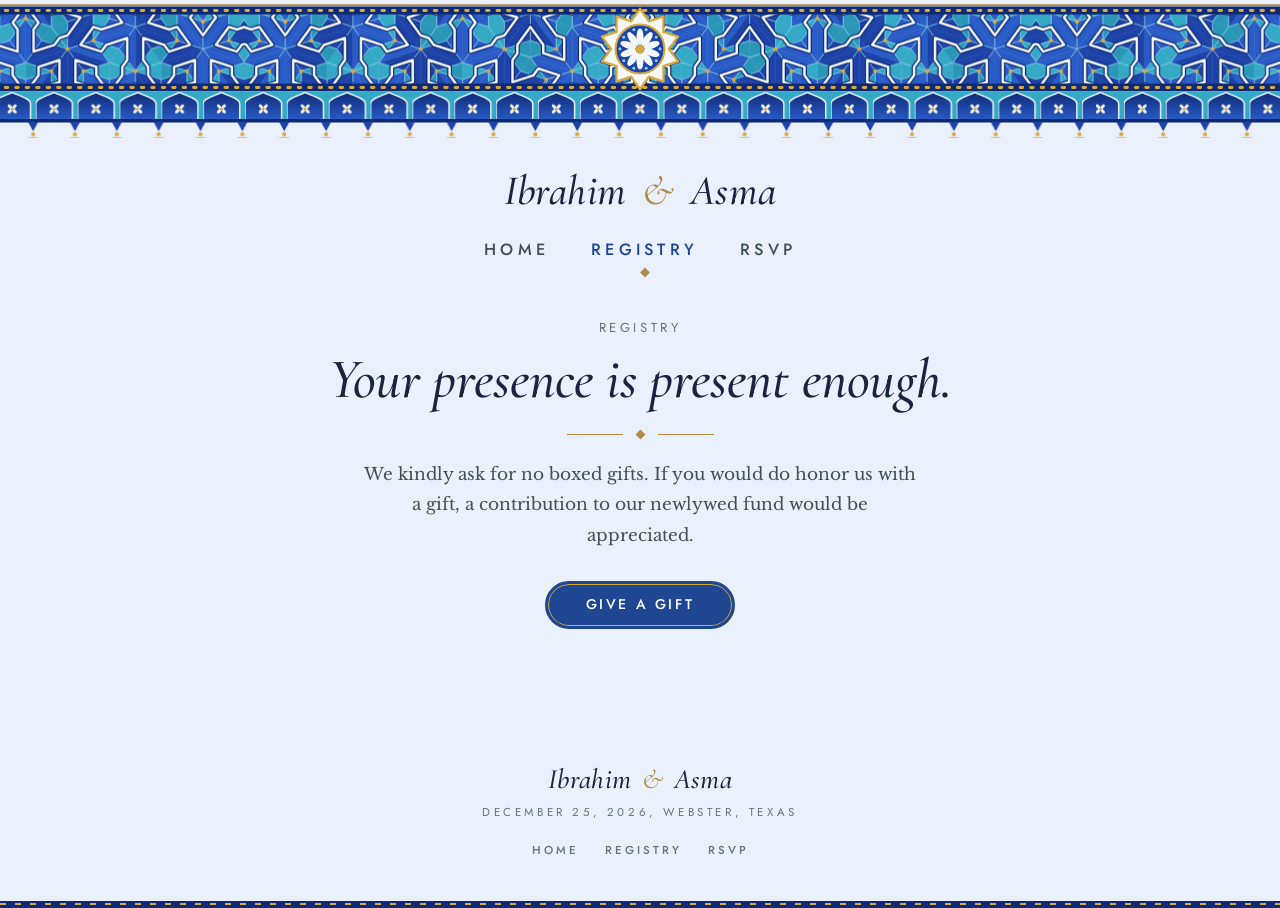
==== commit 4617286b: "Registry: add e-transfer (Canada) option Co-Authored-By: Claude Fable 5.2 <noreply@anthropic.com>" ====
--- a/registry.html
+++ b/registry.html
@@ -43,7 +43,7 @@
 </svg></div>
     <h2 class="display" id="registry-modal-title">Newlywed fund</h2>
     <p class="sub">A gift.</p>
-    <a class="btn" href="#" data-link="cashFund" data-fallback="Zelle@8322476842,Venmo@Ibrahim-Elsharkawy" data-fallback-as="details">Give a gift</a>
+    <a class="btn" href="#" data-link="cashFund" data-fallback="Zelle@8322476842,Venmo@Ibrahim-Elsharkawy,E-transfer (Canada)@647-927-6842" data-fallback-as="details">Give a gift</a>
     <p class="fine">Thank you.</p>
   </div>
 </dialog>
--- a/assets/style.css
+++ b/assets/style.css
@@ -111,13 +111,13 @@
   letter-spacing: .01em;
 }
 .wordmark .amp { color: var(--gold); font-weight: 400; margin: 0 .12em; }
-.site-nav { display: flex; gap: 44px; }
+.site-nav { display: flex; gap: 38px; }
 .site-nav a {
   position: relative;
   font-family: var(--font-sans);
-  font-size: 19.5px;
+  font-size: 16.25px;
   font-weight: 500;
-  letter-spacing: 5px;
+  letter-spacing: 4.25px;
   text-transform: uppercase;
   color: var(--ink);
   padding: 6px 2px 12px;
@@ -463,8 +463,8 @@
 @media (max-width: 600px) {
   .site-header { padding-top: 22px; }
   .wordmark { font-size: 36px; }
-  .site-nav { gap: 26px; }
-  .site-nav a { font-size: 18px; letter-spacing: 3.6px; }
+  .site-nav { gap: 24px; }
+  .site-nav a { font-size: 15px; letter-spacing: 3.25px; }
   .hero { padding-bottom: 54px; }
   .hero .bismillah { font-size: 22px; }
   .hero .bismillah-translation { font-size: 15px; margin-bottom: 16px; }
